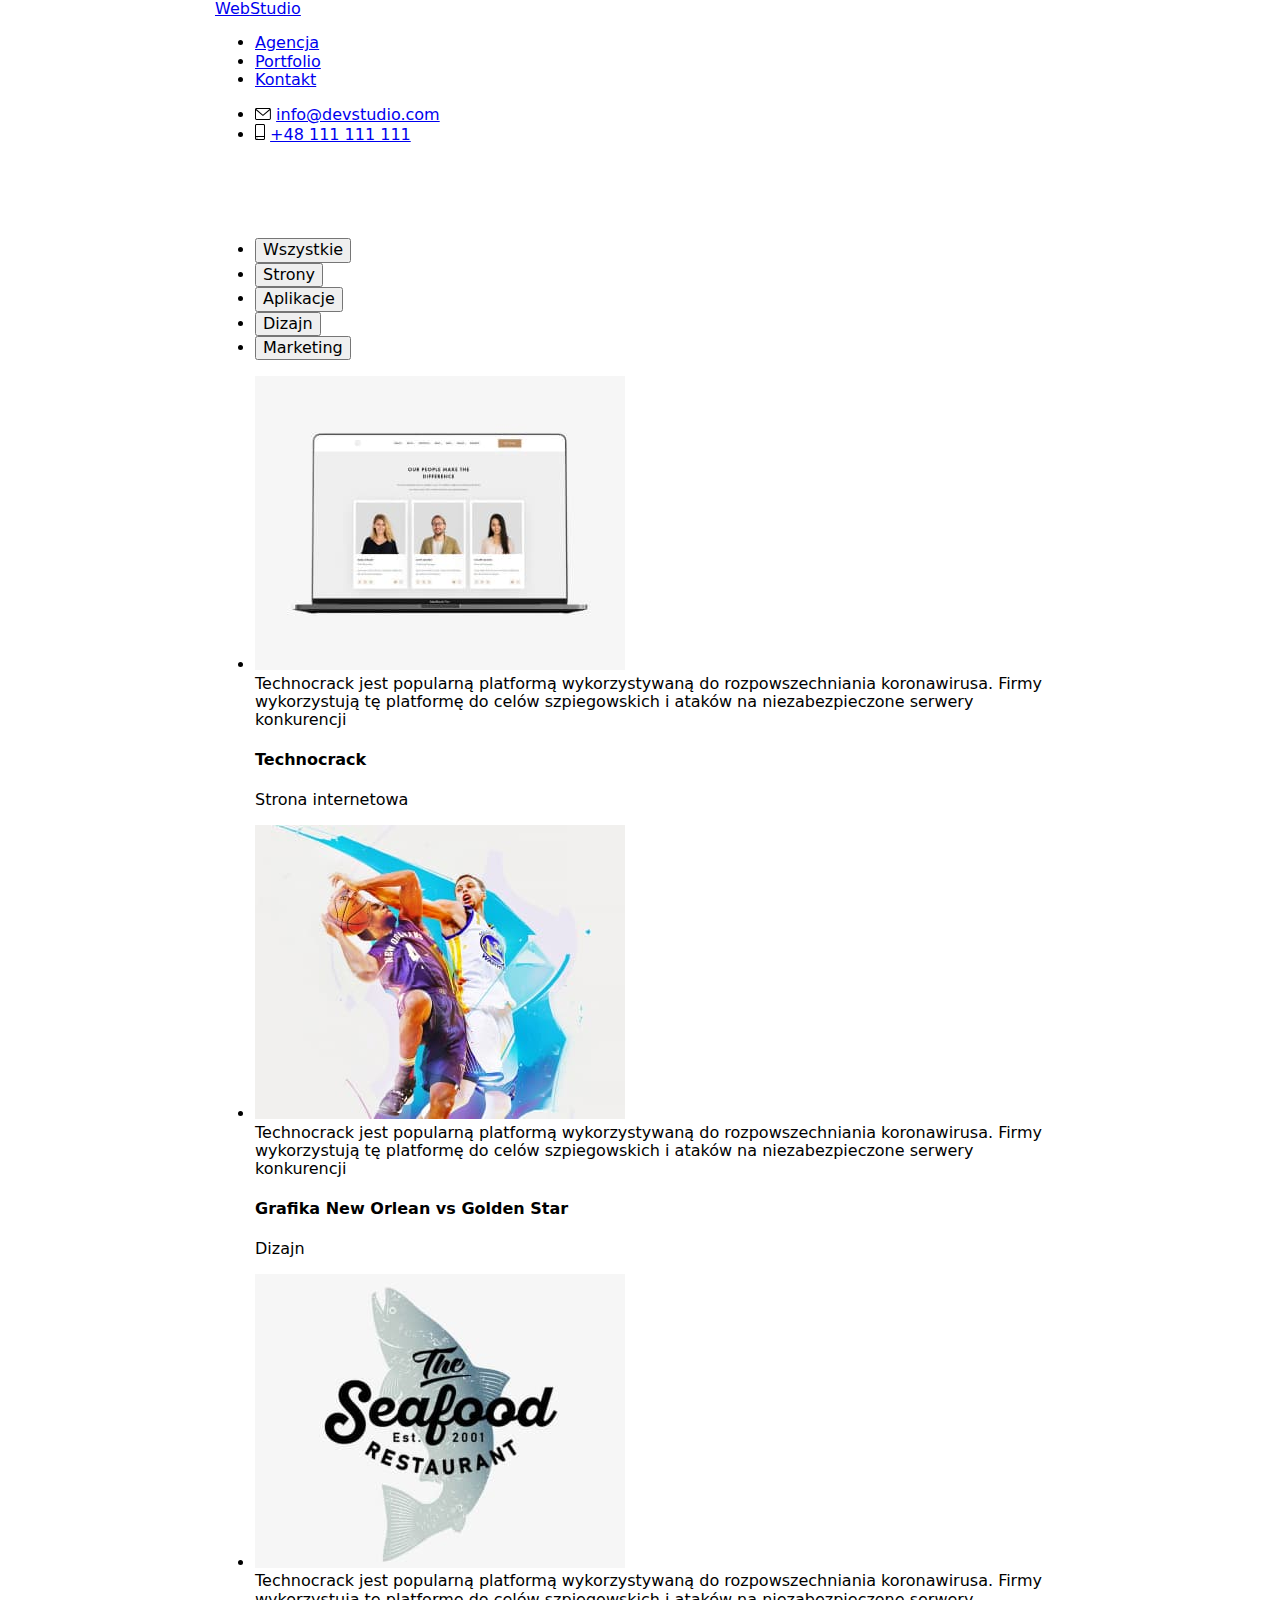
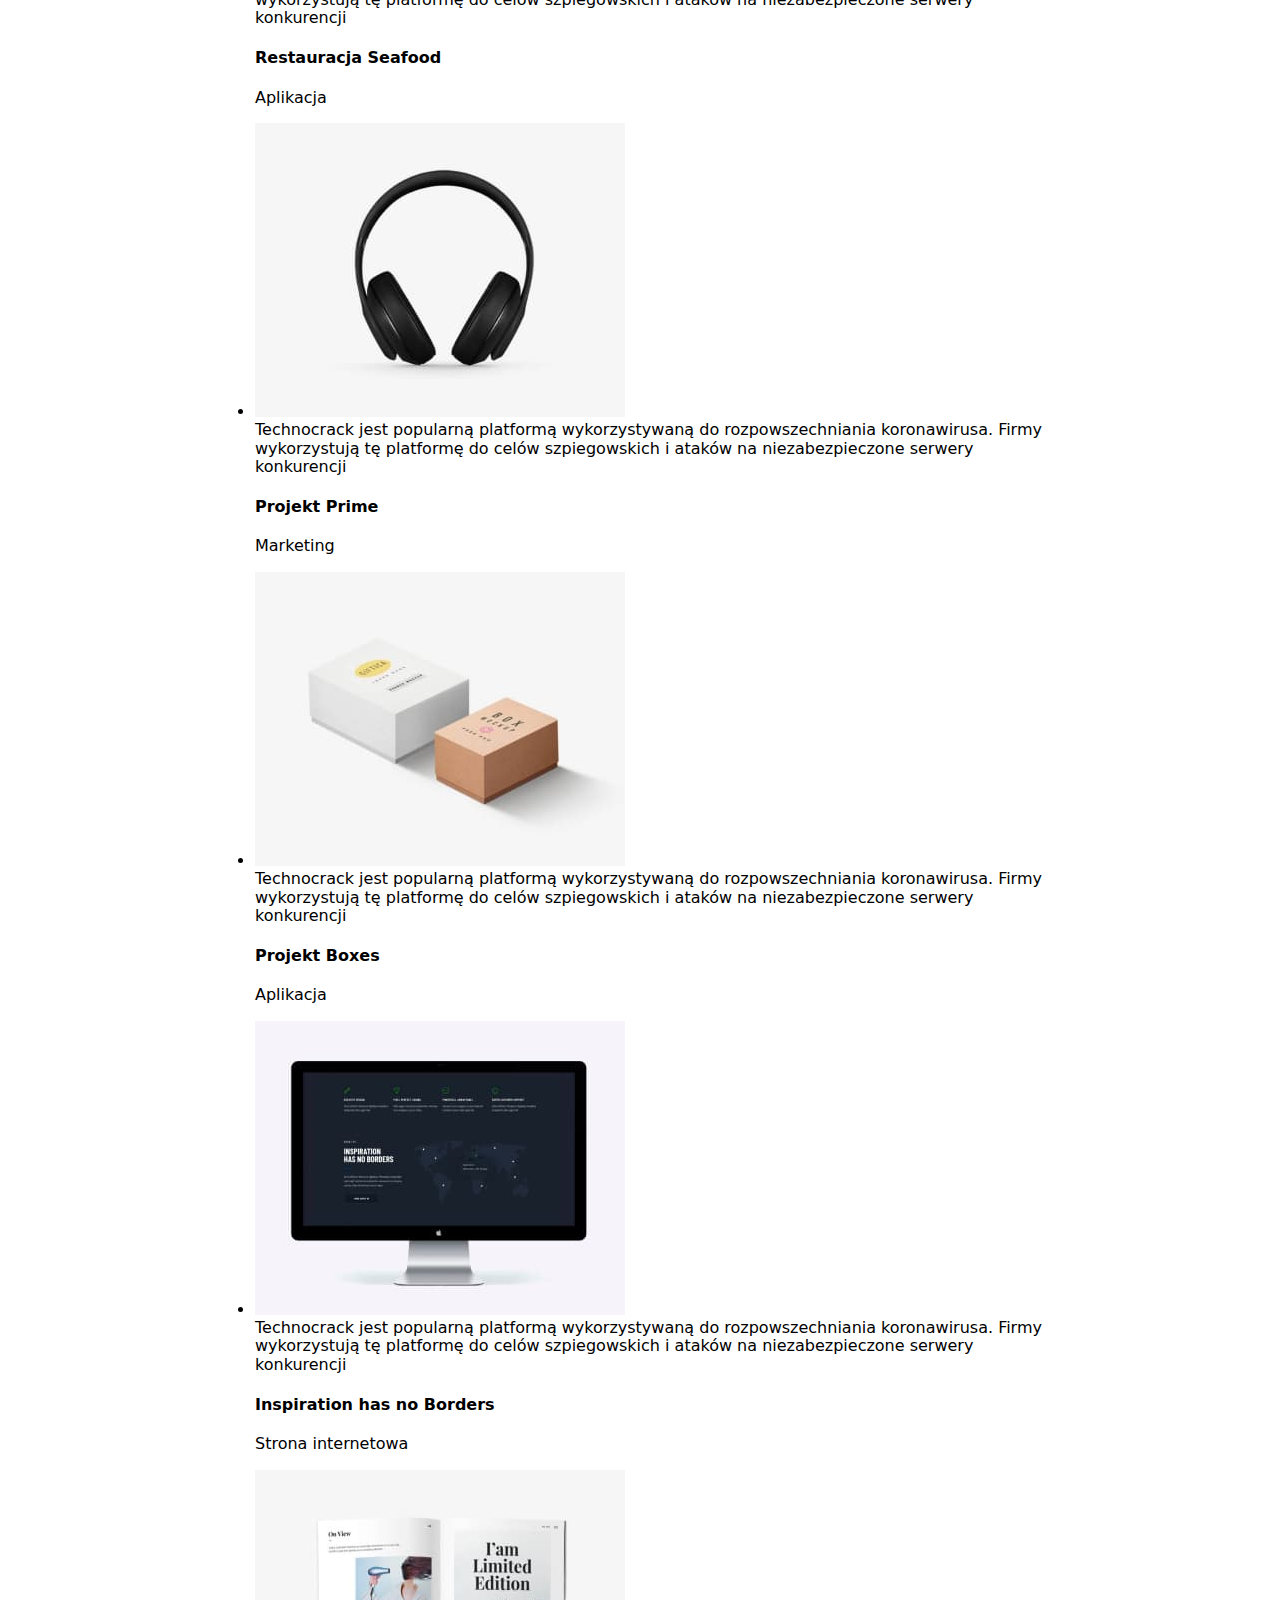
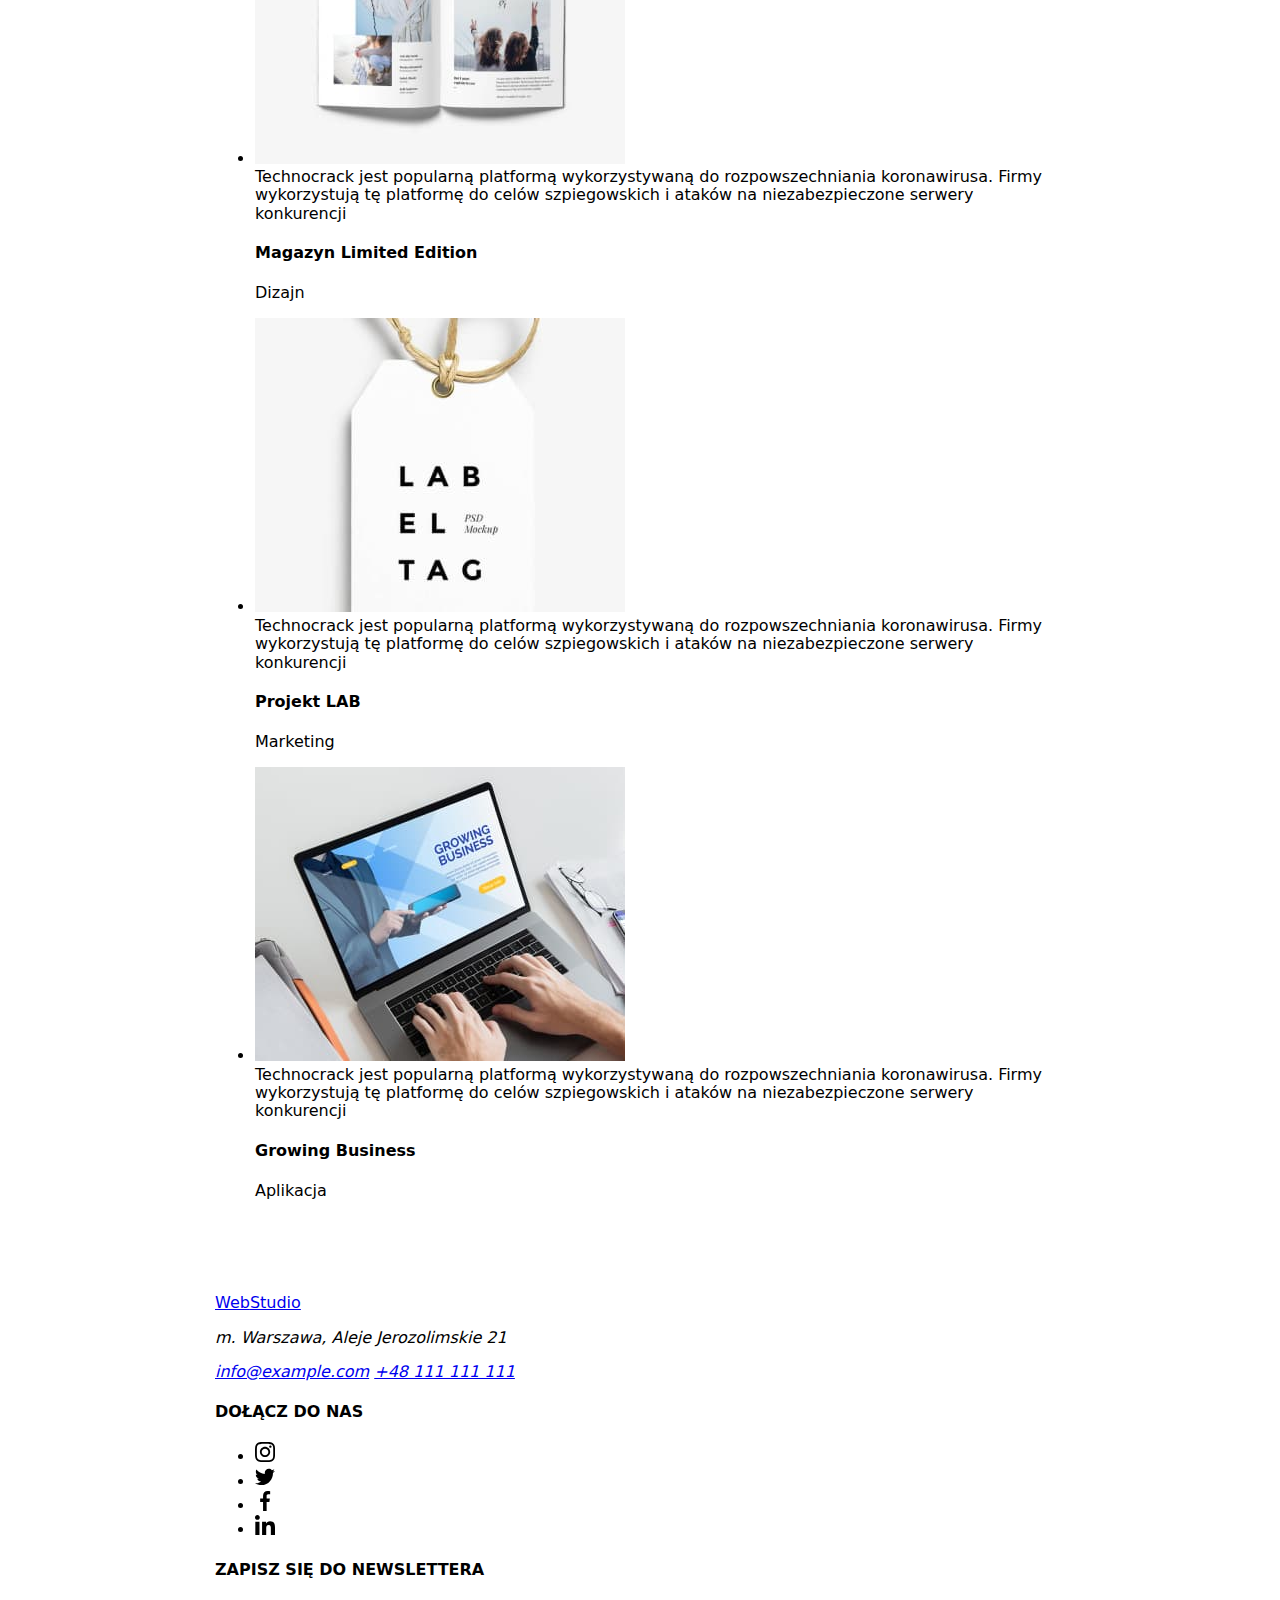
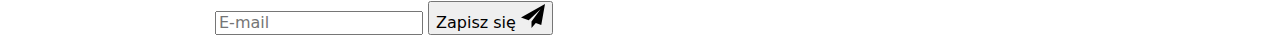
==== portfolio.html @ d210b0f8 "w procesie refraktoryzacji" ====
<!DOCTYPE html>
<html lang="en">
  <head>
    <meta charset="UTF-8" />
    <meta http-equiv="X-UA-Compatible" content="IE=edge" />
    <meta name="viewport" content="width=>, initial-scale=1.0" />
    <link rel="stylesheet" href="css/styles.css" />
    <link rel="preconnect" href="https://fonts.googleapis.com" />
    <link rel="preconnect" href="https://fonts.gstatic.com" crossorigin />
    <link
      href="https://fonts.googleapis.com/css2?family=Roboto:wght@400;500;700;900&display=swap"
      rel="stylesheet"
    />
    <link
      href="https://fonts.googleapis.com/css2?family=Raleway:wght@700&display=swap"
      rel="stylesheet"
    />
    <link
      rel="stylesheet"
      href="https://cdnjs.cloudflare.com/ajax/libs/modern-normalize/1.1.0/modern-normalize.css"
    />
    <link href="/css/main.min.css" rel="stylesheet" />

    <title>Studio</title>
  </head>
  <body>
    <header class="header container">
      <a href="index.html" class="logo"
        ><span class="logo__highlight">Web</span>Studio</a
      >
      <nav class="header__nav nav">
        <ul class="nav__list">
          <li class="nav__item">
            <a href="index.html" class="nav__links links--active">Agencja</a>
          </li>
          <li class="nav__item">
            <a href="portfolio.html" class="nav__links">Portfolio</a>
          </li>
          <li class="nav__item">
            <a href="#" class="nav__links">Kontakt</a>
          </li>
        </ul>
      </nav>
      <ul class="header__contacts contacts">
        <li class="contacts__item">
          <svg class="contacts__icon" width="16" height="12">
            <use href="./images/icons.svg#envelope"></use>
          </svg>
          <a href="mailto:info@devstudio.com">info@devstudio.com</a>
        </li>
        <li class="contacts__item">
          <svg class="contacts__icon" width="10" height="16">
            <use href="./images/icons.svg#smartphone"></use>
          </svg>
          <a href="tel:+48111111111">+48 111 111 111</a>
        </li>
      </ul>
    </header>
    <main>
      <section class="gallery section container">
        <ul class="gallery__nav filter">
          <li class="filter__item">
            <button class="filter__button button--portfolio">Wszystkie</button>
          </li>
          <li class="filter__item">
            <button class="filter__button button--portfolio">Strony</button>
          </li>
          <li class="filter__item">
            <button class="filter__button button--portfolio">Aplikacje</button>
          </li>
          <li class="filter__item">
            <button class="filter__button button--portfolio">Dizajn</button>
          </li>
          <li class="filter__item">
            <button class="filter__button button--portfolio">Marketing</button>
          </li>
        </ul>
        <ul class="gallery__list">
          <li class="gallery__item">
            <div class="gallery__contents">
              <img
                class="gallery__image"
                src="images/laptop(1).jpg"
                width="370"
                height="294"
                alt="zdjęcie laptopa"
              />
              <div class="gallery__desc">
                Technocrack jest popularną platformą wykorzystywaną do
                rozpowszechniania koronawirusa. Firmy wykorzystują tę platformę
                do celów szpiegowskich i ataków na niezabezpieczone serwery
                konkurencji
              </div>
            </div>
            <h4 class="gallery__caption">Technocrack</h4>
            <p class="gallery__subtext">Strona internetowa</p>
          </li>
          <li class="gallery__item">
            <div class="gallery__contents">
              <img
                class="gallery__image"
                src="images/basket(2).jpg"
                width="370"
                height="294"
                alt="zdjęcie koszykarza"
              />
              <div class="gallery__desc">
                Technocrack jest popularną platformą wykorzystywaną do
                rozpowszechniania koronawirusa. Firmy wykorzystują tę platformę
                do celów szpiegowskich i ataków na niezabezpieczone serwery
                konkurencji
              </div>
            </div>
            <h4 class="gallery__caption">Grafika New Orlean vs Golden Star</h4>
            <p class="gallery__subtext">Dizajn</p>
          </li>
          <li class="gallery__item">
            <div class="gallery__contents">
              <img
                class="gallery__image"
                src="images/seafood(3).jpg"
                width="370"
                height="294"
                alt="zdjęcie loga seafood"
              />
              <div class="gallery__desc">
                Technocrack jest popularną platformą wykorzystywaną do
                rozpowszechniania koronawirusa. Firmy wykorzystują tę platformę
                do celów szpiegowskich i ataków na niezabezpieczone serwery
                konkurencji
              </div>
            </div>
            <h4 class="gallery__caption">Restauracja Seafood</h4>
            <p class="gallery__subtext">Aplikacja</p>
          </li>
          <li class="gallery__item">
            <div class="gallery__contents">
              <img
                class="gallery__image"
                src="images/headphones(4).jpg"
                width="370"
                height="294"
                alt="zdjęcie słuchawek"
              />
              <div class="gallery__desc">
                Technocrack jest popularną platformą wykorzystywaną do
                rozpowszechniania koronawirusa. Firmy wykorzystują tę platformę
                do celów szpiegowskich i ataków na niezabezpieczone serwery
                konkurencji
              </div>
            </div>
            <h4 class="gallery__caption">Projekt Prime</h4>
            <p class="gallery__subtext">Marketing</p>
          </li>
          <li class="gallery__item">
            <div class="gallery__contents">
              <img
                class="gallery__image"
                src="images/boxes(5).jpg"
                width="370"
                height="294"
                alt="zdjęcie pudełek"
              />
              <div class="gallery__desc">
                Technocrack jest popularną platformą wykorzystywaną do
                rozpowszechniania koronawirusa. Firmy wykorzystują tę platformę
                do celów szpiegowskich i ataków na niezabezpieczone serwery
                konkurencji
              </div>
            </div>
            <h4 class="gallery__caption">Projekt Boxes</h4>
            <p class="gallery__subtext">Aplikacja</p>
          </li>
          <li class="gallery__item">
            <div class="gallery__contents">
              <img
                class="gallery__image"
                src="images/screen(6).jpg"
                width="370"
                height="294"
                alt="zdjęcie ekranu komputera"
              />
              <div class="gallery__desc">
                Technocrack jest popularną platformą wykorzystywaną do
                rozpowszechniania koronawirusa. Firmy wykorzystują tę platformę
                do celów szpiegowskich i ataków na niezabezpieczone serwery
                konkurencji
              </div>
            </div>
            <h4 class="gallery__caption">Inspiration has no Borders</h4>
            <p class="gallery__subtext">Strona internetowa</p>
          </li>
          <li class="gallery__item">
            <div class="gallery__contents">
              <img
                class="gallery__image"
                src="images/book(7).jpg"
                width="370"
                height="294"
                alt="zdjęcie otwartej książki"
              />
              <div class="gallery__desc">
                Technocrack jest popularną platformą wykorzystywaną do
                rozpowszechniania koronawirusa. Firmy wykorzystują tę platformę
                do celów szpiegowskich i ataków na niezabezpieczone serwery
                konkurencji
              </div>
            </div>
            <h4 class="gallery__caption">Magazyn Limited Edition</h4>
            <p class="gallery__subtext">Dizajn</p>
          </li>
          <li class="gallery__item">
            <div class="gallery__contents">
              <img
                class="gallery__image"
                src="images/tag(8).jpg"
                width="370"
                height="294"
                alt="zdjęcie metki"
              />
              <div class="gallery__desc">
                Technocrack jest popularną platformą wykorzystywaną do
                rozpowszechniania koronawirusa. Firmy wykorzystują tę platformę
                do celów szpiegowskich i ataków na niezabezpieczone serwery
                konkurencji
              </div>
            </div>
            <h4 class="gallery__caption">Projekt LAB</h4>
            <p class="gallery__subtext">Marketing</p>
          </li>
          <li class="gallery__item">
            <div class="gallery__contents">
              <img
                class="gallery__image"
                src="images/business(9).jpg"
                width="370"
                height="294"
                alt="zdjęcie otwartego laptopa"
              />
              <div class="gallery__desc">
                Technocrack jest popularną platformą wykorzystywaną do
                rozpowszechniania koronawirusa. Firmy wykorzystują tę platformę
                do celów szpiegowskich i ataków na niezabezpieczone serwery
                konkurencji
              </div>
            </div>
            <h4 class="gallery__caption">Growing Business</h4>
            <p class="gallery__subtext">Aplikacja</p>
          </li>
        </ul>
      </section>
    </main>
    <footer class="footer">
      <div class="container">
        <div class="footer__contact">
          <a href="index.html" class="footer__logo logo">
            <span class="logo__highlight">Web</span>Studio</a
          >
          <address class="footer__address address">
            <p class="address__headquarters">
              m. Warszawa, Aleje Jerozolimskie 21
            </p>
            <a
              href="mailto:info@devstudio.com"
              class="address__mail contacts--footer"
              >info@example.com</a
            >
            <a href="tel:+48111111111" class="address__tel contacts--footer"
              >+48 111 111 111</a
            >
          </address>
        </div>
        <div class="footer__media social-media">
          <h4 class="footer__title">DOŁĄCZ DO NAS</h4>
          <ul class="social-media__list">
            <li class="social-media__item--footer">
              <svg class="social-media__svg" width="20" height="20">
                <use href="./images/icons.svg#instagram"></use>
              </svg>
            </li>
            <li class="social-media__item--footer">
              <svg class="social-media__svg" width="20" height="20">
                <use href="./images/icons.svg#twitter"></use>
              </svg>
            </li>
            <li class="social-media__item--footer">
              <svg class="social-media__svg" width="20" height="20">
                <use href="./images/icons.svg#facebook"></use>
              </svg>
            </li>
            <li class="social-media__item--footer">
              <svg class="social-media__svg" width="20" height="20">
                <use href="./images/icons.svg#linkedin"></use>
              </svg>
            </li>
          </ul>
        </div>
        <div class="footer__register">
          <h4 class="footer__title">ZAPISZ SIĘ DO NEWSLETTERA</h4>
          <form class="footer__form form-register">
            <input
              type="email"
              name="mail-newsletter"
              class="form-register__input"
              placeholder="E-mail"
            />
            <button class="form-register__send button">
              <span class="button__caption">Zapisz się</span>
              <svg class="button__icon" width="24" height="24">
                <use href="./images/icons.svg#icon-send"></use>
              </svg>
            </button>
          </form>
        </div>
      </div>
    </footer>
  </body>
</html>
---- css/main.min.css ----
.container{margin-left:215px;margin-right:215px}.section{margin-top:94px;margin-bottom:94px}/*# sourceMappingURL=main.min.css.map */
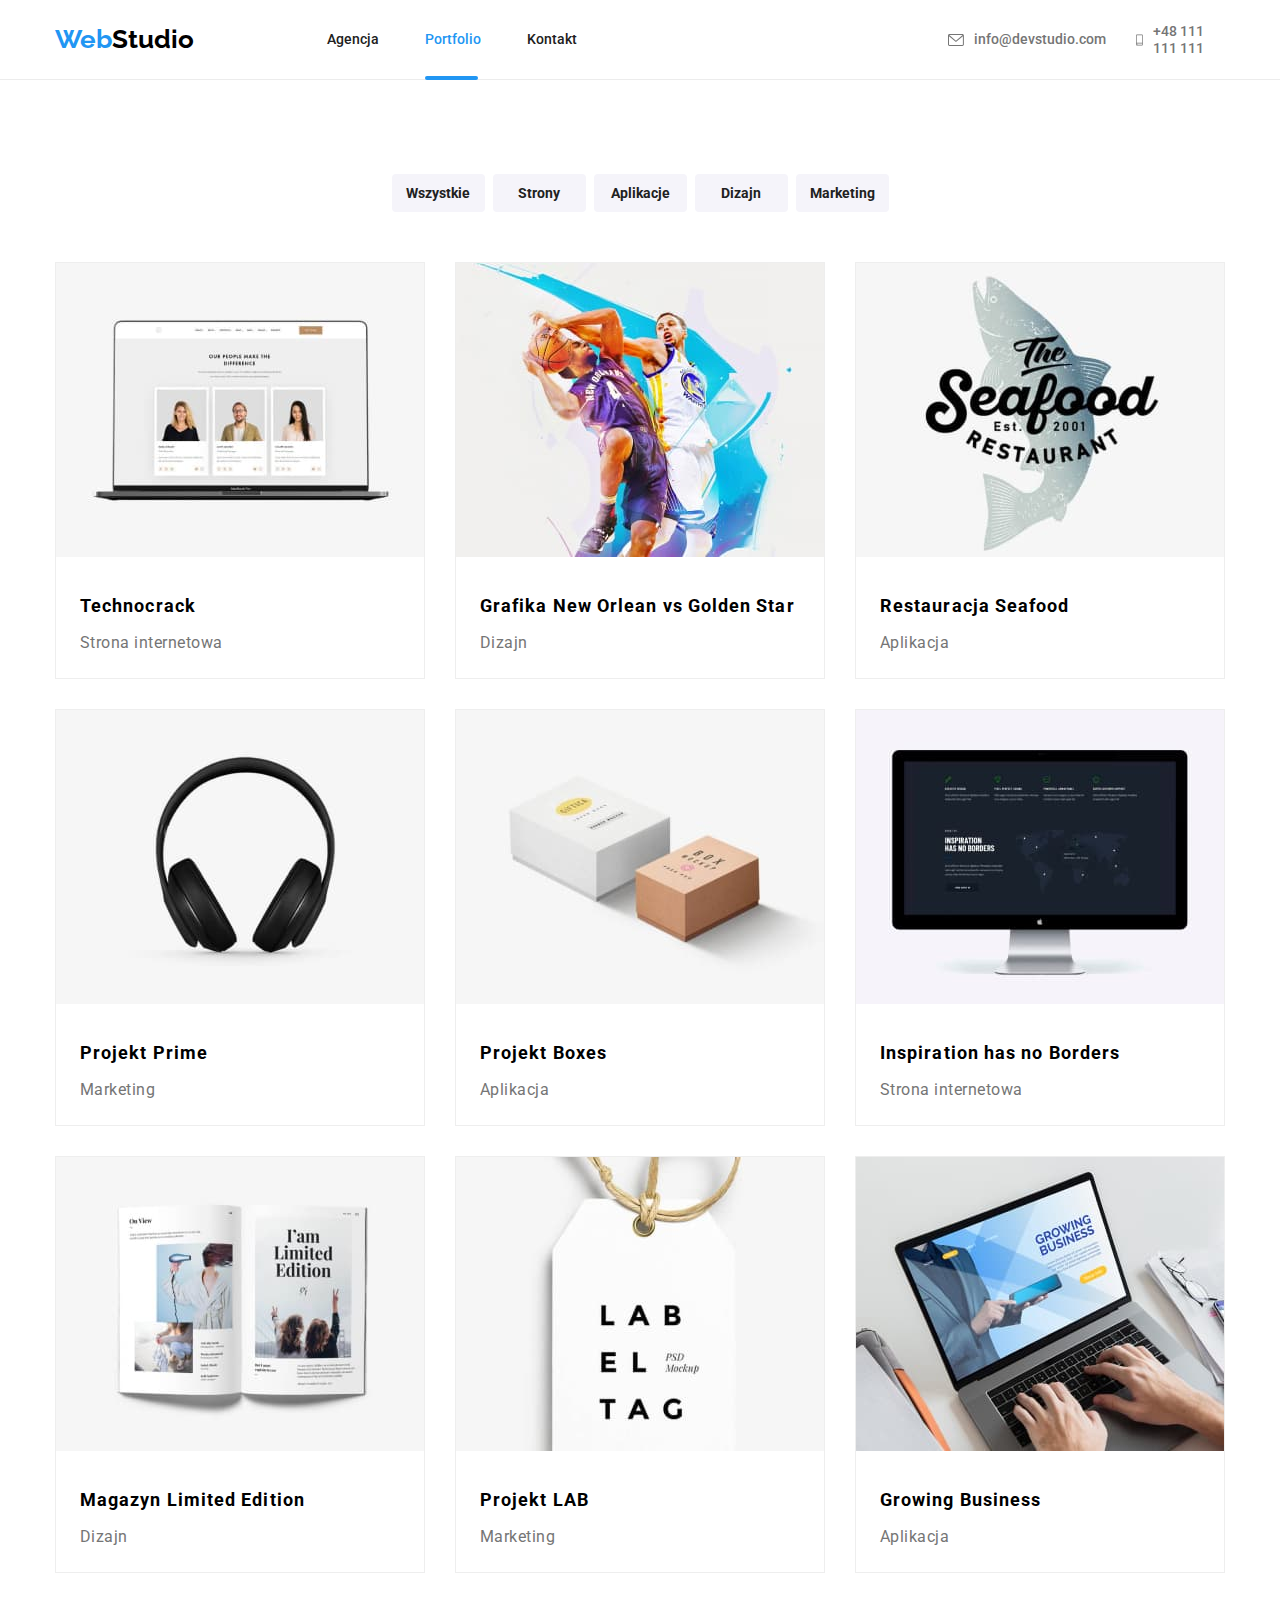
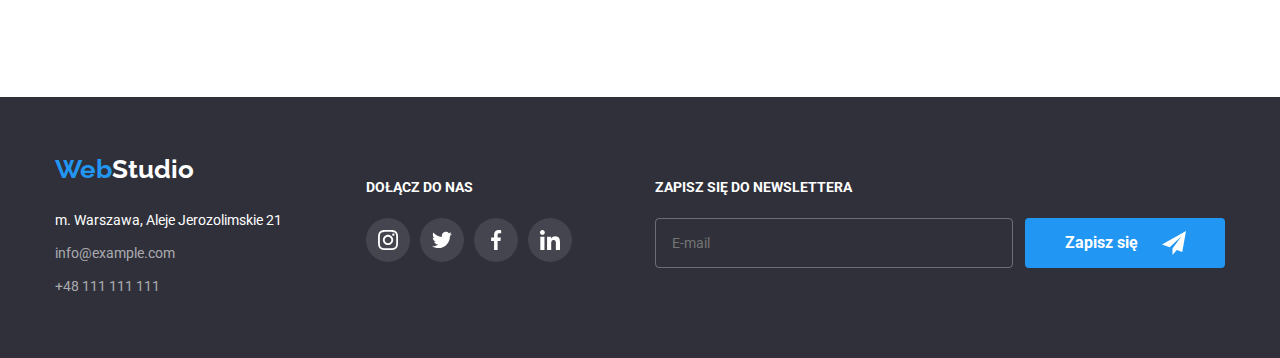
==== commit d96ed37b: "poprawka błędu" ====
--- a/portfolio.html
+++ b/portfolio.html
@@ -19,60 +19,68 @@
       rel="stylesheet"
       href="https://cdnjs.cloudflare.com/ajax/libs/modern-normalize/1.1.0/modern-normalize.css"
     />
-    <link href="/css/main.min.css" rel="stylesheet" />
+    <link href="css/main.min.css" rel="stylesheet" />
 
     <title>Studio</title>
   </head>
   <body>
-    <header class="header container">
-      <a href="index.html" class="logo"
-        ><span class="logo__highlight">Web</span>Studio</a
-      >
-      <nav class="header__nav nav">
-        <ul class="nav__list">
-          <li class="nav__item">
-            <a href="index.html" class="nav__links links--active">Agencja</a>
-          </li>
-          <li class="nav__item">
-            <a href="portfolio.html" class="nav__links">Portfolio</a>
-          </li>
-          <li class="nav__item">
-            <a href="#" class="nav__links">Kontakt</a>
+    <header class="header">
+      <div class="header__wrapper container">
+        <a href="index.html" class="logo"
+          ><span class="logo__highlight">Web</span>Studio</a
+        >
+        <nav class="header__nav nav">
+          <ul class="nav__list">
+            <li class="nav__item">
+              <a href="index.html" class="nav__links">Agencja</a>
+            </li>
+            <li class="nav__item">
+              <a href="portfolio.html" class="nav__links links--active"
+                >Portfolio</a
+              >
+            </li>
+            <li class="nav__item">
+              <a href="#" class="nav__links">Kontakt</a>
+            </li>
+          </ul>
+        </nav>
+        <ul class="header__contacts contacts">
+          <li class="contacts__item">
+            <a class="contacts__link" href="mailto:info@devstudio.com"
+              ><svg class="contacts__icon" width="16" height="12">
+                <use href="./images/icons.svg#envelope"></use>
+              </svg>
+              <span>info@devstudio.com</span>
+            </a>
+          </li>
+          <li class="contacts__item">
+            <a class="contacts__link" href="tel:+48111111111">
+              <svg class="contacts__icon" width="10" height="16">
+                <use href="./images/icons.svg#smartphone"></use>
+              </svg>
+              <span>+48 111 111 111</span>
+            </a>
           </li>
         </ul>
-      </nav>
-      <ul class="header__contacts contacts">
-        <li class="contacts__item">
-          <svg class="contacts__icon" width="16" height="12">
-            <use href="./images/icons.svg#envelope"></use>
-          </svg>
-          <a href="mailto:info@devstudio.com">info@devstudio.com</a>
-        </li>
-        <li class="contacts__item">
-          <svg class="contacts__icon" width="10" height="16">
-            <use href="./images/icons.svg#smartphone"></use>
-          </svg>
-          <a href="tel:+48111111111">+48 111 111 111</a>
-        </li>
-      </ul>
+      </div>
     </header>
     <main>
       <section class="gallery section container">
         <ul class="gallery__nav filter">
           <li class="filter__item">
-            <button class="filter__button button--portfolio">Wszystkie</button>
-          </li>
-          <li class="filter__item">
-            <button class="filter__button button--portfolio">Strony</button>
-          </li>
-          <li class="filter__item">
-            <button class="filter__button button--portfolio">Aplikacje</button>
-          </li>
-          <li class="filter__item">
-            <button class="filter__button button--portfolio">Dizajn</button>
-          </li>
-          <li class="filter__item">
-            <button class="filter__button button--portfolio">Marketing</button>
+            <button class="button button--portfolio">Wszystkie</button>
+          </li>
+          <li class="filter__item">
+            <button class="button button--portfolio">Strony</button>
+          </li>
+          <li class="filter__item">
+            <button class="button button--portfolio">Aplikacje</button>
+          </li>
+          <li class="filter__item">
+            <button class="button button--portfolio">Dizajn</button>
+          </li>
+          <li class="filter__item">
+            <button class="button button--portfolio">Marketing</button>
           </li>
         </ul>
         <ul class="gallery__list">
@@ -251,7 +259,7 @@
       </section>
     </main>
     <footer class="footer">
-      <div class="container">
+      <div class="footer__wrapper container">
         <div class="footer__contact">
           <a href="index.html" class="footer__logo logo">
             <span class="logo__highlight">Web</span>Studio</a
@@ -262,33 +270,33 @@
             </p>
             <a
               href="mailto:info@devstudio.com"
-              class="address__mail contacts--footer"
+              class="contacts contacts--footer"
               >info@example.com</a
             >
-            <a href="tel:+48111111111" class="address__tel contacts--footer"
+            <a href="tel:+48111111111" class="contacts contacts--footer"
               >+48 111 111 111</a
             >
           </address>
         </div>
-        <div class="footer__media social-media">
+        <div class="footer__media">
           <h4 class="footer__title">DOŁĄCZ DO NAS</h4>
-          <ul class="social-media__list">
-            <li class="social-media__item--footer">
+          <ul class="social-media__list social-media">
+            <li class="social-media__item social-media__item--footer">
               <svg class="social-media__svg" width="20" height="20">
                 <use href="./images/icons.svg#instagram"></use>
               </svg>
             </li>
-            <li class="social-media__item--footer">
+            <li class="social-media__item social-media__item--footer">
               <svg class="social-media__svg" width="20" height="20">
                 <use href="./images/icons.svg#twitter"></use>
               </svg>
             </li>
-            <li class="social-media__item--footer">
+            <li class="social-media__item social-media__item--footer">
               <svg class="social-media__svg" width="20" height="20">
                 <use href="./images/icons.svg#facebook"></use>
               </svg>
             </li>
-            <li class="social-media__item--footer">
+            <li class="social-media__item social-media__item--footer">
               <svg class="social-media__svg" width="20" height="20">
                 <use href="./images/icons.svg#linkedin"></use>
               </svg>
--- a/css/main.min.css
+++ b/css/main.min.css
@@ -1 +1 @@
-.container{margin-left:215px;margin-right:215px}.section{margin-top:94px;margin-bottom:94px}/*# sourceMappingURL=main.min.css.map */+.container{margin:0 auto;max-width:1200px;padding:0 15px}.section{margin-top:94px;margin-bottom:94px}.section__title{font-weight:700;font-size:36px;display:-webkit-box;display:-webkit-flex;display:-moz-box;display:-ms-flexbox;display:flex;-webkit-box-pack:center;-webkit-justify-content:center;-moz-box-pack:center;-ms-flex-pack:center;justify-content:center;margin-bottom:50px}body{font-family:"Roboto";font-size:14px;line-height:24px}.button{color:#fff;background-color:#2196f3;-webkit-border-radius:4px;-moz-border-radius:4px;border-radius:4px;border:none;font-weight:700;-webkit-transition-duration:250ms;-moz-transition-duration:250ms;-o-transition-duration:250ms;transition-duration:250ms;-webkit-transition-timing-function:cubic-bezier(0.4, 0, 0.2, 1);-moz-transition-timing-function:cubic-bezier(0.4, 0, 0.2, 1);-o-transition-timing-function:cubic-bezier(0.4, 0, 0.2, 1);transition-timing-function:cubic-bezier(0.4, 0, 0.2, 1)}.button:hover{cursor:pointer;-webkit-box-shadow:0px 5px 5px 0px rgba(0,0,0,.499);-moz-box-shadow:0px 5px 5px 0px rgba(0,0,0,.499);box-shadow:0px 5px 5px 0px rgba(0,0,0,.499)}.social-media{display:-webkit-box;display:-webkit-flex;display:-moz-box;display:-ms-flexbox;display:flex;-webkit-box-orient:horizontal;-webkit-box-direction:normal;-webkit-flex-direction:row;-moz-box-orient:horizontal;-moz-box-direction:normal;-ms-flex-direction:row;flex-direction:row;gap:10px;-webkit-box-pack:center;-webkit-justify-content:center;-moz-box-pack:center;-ms-flex-pack:center;justify-content:center;padding:0}.social-media__item{width:44px;height:44px;list-style:none;display:-webkit-box;display:-webkit-flex;display:-moz-box;display:-ms-flexbox;display:flex;-webkit-box-pack:center;-webkit-justify-content:center;-moz-box-pack:center;-ms-flex-pack:center;justify-content:center;-webkit-box-align:center;-webkit-align-items:center;-moz-box-align:center;-ms-flex-align:center;align-items:center;-webkit-border-radius:100%;-moz-border-radius:100%;border-radius:100%;fill:#afb1b8;-webkit-transition-duration:250ms;-moz-transition-duration:250ms;-o-transition-duration:250ms;transition-duration:250ms;-webkit-transition-timing-function:cubic-bezier(0.4, 0, 0.2, 1);-moz-transition-timing-function:cubic-bezier(0.4, 0, 0.2, 1);-o-transition-timing-function:cubic-bezier(0.4, 0, 0.2, 1);transition-timing-function:cubic-bezier(0.4, 0, 0.2, 1)}.social-media__item:hover{background-color:#2196f3;-webkit-border-radius:100%;-moz-border-radius:100%;border-radius:100%;fill:#fff;cursor:pointer}.logo{width:145px;height:31px;font-family:"Raleway";font-weight:700;font-size:26px;color:#000;text-decoration:none;-webkit-transition-duration:250ms;-moz-transition-duration:250ms;-o-transition-duration:250ms;transition-duration:250ms;-webkit-transition-timing-function:cubic-bezier(0.4, 0, 0.2, 1);-moz-transition-timing-function:cubic-bezier(0.4, 0, 0.2, 1);-o-transition-timing-function:cubic-bezier(0.4, 0, 0.2, 1);transition-timing-function:cubic-bezier(0.4, 0, 0.2, 1)}.logo__highlight{color:#2196f3}.logo:hover{color:#2196f3}.footer__logo{color:#fff}.header{border-bottom:1px solid #ececec;padding-top:24px;padding-bottom:24px;height:80px;width:100%;height:80px;line-height:1.17;font-weight:500;font-size:14px;font-family:"Roboto";display:-webkit-box;display:-webkit-flex;display:-moz-box;display:-ms-flexbox;display:flex;-webkit-box-align:center;-webkit-align-items:center;-moz-box-align:center;-ms-flex-align:center;align-items:center}.header__wrapper{display:-webkit-box;display:-webkit-flex;display:-moz-box;display:-ms-flexbox;display:flex;-webkit-box-pack:justify;-webkit-justify-content:space-between;-moz-box-pack:justify;-ms-flex-pack:justify;justify-content:space-between;-webkit-box-align:center;-webkit-align-items:center;-moz-box-align:center;-ms-flex-align:center;align-items:center}.header__nav{display:-webkit-box;display:-webkit-flex;display:-moz-box;display:-ms-flexbox;display:flex;-webkit-box-orient:horizontal;-webkit-box-direction:normal;-webkit-flex-direction:row;-moz-box-orient:horizontal;-moz-box-direction:normal;-ms-flex-direction:row;flex-direction:row;-webkit-box-align:center;-webkit-align-items:center;-moz-box-align:center;-ms-flex-align:center;align-items:center;margin-left:93px;margin-right:371px}.header__contacts{padding:0;margin:0;list-style:none;display:-webkit-box;display:-webkit-flex;display:-moz-box;display:-ms-flexbox;display:flex;-webkit-box-orient:horizontal;-webkit-box-direction:normal;-webkit-flex-direction:row;-moz-box-orient:horizontal;-moz-box-direction:normal;-ms-flex-direction:row;flex-direction:row;-webkit-box-pack:justify;-webkit-justify-content:space-between;-moz-box-pack:justify;-ms-flex-pack:justify;justify-content:space-between;-webkit-box-align:center;-webkit-align-items:center;-moz-box-align:center;-ms-flex-align:center;align-items:center;gap:30px;-webkit-flex-wrap:nowrap;-ms-flex-wrap:nowrap;flex-wrap:nowrap;fill:#757575;color:#757575;text-decoration:none}.nav__list{display:-webkit-box;display:-webkit-flex;display:-moz-box;display:-ms-flexbox;display:flex;-webkit-box-orient:horizontal;-webkit-box-direction:normal;-webkit-flex-direction:row;-moz-box-orient:horizontal;-moz-box-direction:normal;-ms-flex-direction:row;flex-direction:row;-webkit-box-pack:justify;-webkit-justify-content:space-between;-moz-box-pack:justify;-ms-flex-pack:justify;justify-content:space-between;gap:46px;list-style:none}.nav__links{color:#212121;text-decoration:none;-webkit-transition-duration:250ms;-moz-transition-duration:250ms;-o-transition-duration:250ms;transition-duration:250ms;-webkit-transition-timing-function:cubic-bezier(0.4, 0, 0.2, 1);-moz-transition-timing-function:cubic-bezier(0.4, 0, 0.2, 1);-o-transition-timing-function:cubic-bezier(0.4, 0, 0.2, 1);transition-timing-function:cubic-bezier(0.4, 0, 0.2, 1)}.nav__links:hover{color:#2196f3}.links--active{color:#2196f3;position:relative}.links--active::after{content:"";position:absolute;display:block;-webkit-border-radius:2px;-moz-border-radius:2px;border-radius:2px;left:0;top:45px;width:53px;height:4px;background:#2196f3}.contacts{margin:0;padding:0;color:#757575;font-size:14px;-webkit-transition-duration:250ms;-moz-transition-duration:250ms;-o-transition-duration:250ms;transition-duration:250ms;-webkit-transition-timing-function:cubic-bezier(0.4, 0, 0.2, 1);-moz-transition-timing-function:cubic-bezier(0.4, 0, 0.2, 1);-o-transition-timing-function:cubic-bezier(0.4, 0, 0.2, 1);transition-timing-function:cubic-bezier(0.4, 0, 0.2, 1)}.contacts:hover{color:#2196f3}.contacts__item{color:#757575}.contacts__item a{text-decoration:none;color:#757575}.contacts__link{display:-webkit-box;display:-webkit-flex;display:-moz-box;display:-ms-flexbox;display:flex;-webkit-box-orient:horizontal;-webkit-box-direction:normal;-webkit-flex-direction:row;-moz-box-orient:horizontal;-moz-box-direction:normal;-ms-flex-direction:row;flex-direction:row;-webkit-box-pack:justify;-webkit-justify-content:space-between;-moz-box-pack:justify;-ms-flex-pack:justify;justify-content:space-between;-webkit-box-align:center;-webkit-align-items:center;-moz-box-align:center;-ms-flex-align:center;align-items:center;gap:10px;-webkit-flex-wrap:nowrap;-ms-flex-wrap:nowrap;flex-wrap:nowrap;text-decoration:none;-webkit-transition-duration:250ms;-moz-transition-duration:250ms;-o-transition-duration:250ms;transition-duration:250ms;-webkit-transition-timing-function:cubic-bezier(0.4, 0, 0.2, 1);-moz-transition-timing-function:cubic-bezier(0.4, 0, 0.2, 1);-o-transition-timing-function:cubic-bezier(0.4, 0, 0.2, 1);transition-timing-function:cubic-bezier(0.4, 0, 0.2, 1)}.contacts:hover .contacts__link:hover{color:#2196f3;fill:#2196f3}.hero{height:600px;display:-webkit-box;display:-webkit-flex;display:-moz-box;display:-ms-flexbox;display:flex;-webkit-box-pack:center;-webkit-justify-content:center;-moz-box-pack:center;-ms-flex-pack:center;justify-content:center;-webkit-box-align:center;-webkit-align-items:center;-moz-box-align:center;-ms-flex-align:center;align-items:center;margin-top:0;background-image:url(../images/main-background.jpg),url(../images/ImgOverlay.png);-webkit-background-size:cover;-moz-background-size:cover;-o-background-size:cover;background-size:cover}.hero__wrapper{display:-webkit-box;display:-webkit-flex;display:-moz-box;display:-ms-flexbox;display:flex;-webkit-box-align:center;-webkit-align-items:center;-moz-box-align:center;-ms-flex-align:center;align-items:center;-webkit-box-orient:vertical;-webkit-box-direction:normal;-webkit-flex-direction:column;-moz-box-orient:vertical;-moz-box-direction:normal;-ms-flex-direction:column;flex-direction:column}.hero__title{font-weight:900;font-size:44px;color:#fff;text-align:center;letter-spacing:.06em;line-height:60px;margin:0}.hero__button{margin-top:30px;font-size:16px;width:200px;height:50px}.traits__content{display:-webkit-box;display:-webkit-flex;display:-moz-box;display:-ms-flexbox;display:flex;-webkit-box-orient:horizontal;-webkit-box-direction:normal;-webkit-flex-direction:row;-moz-box-orient:horizontal;-moz-box-direction:normal;-ms-flex-direction:row;flex-direction:row;-webkit-box-pack:justify;-webkit-justify-content:space-between;-moz-box-pack:justify;-ms-flex-pack:justify;justify-content:space-between;gap:30px;margin:0}.desc{padding:0}.desc__element{list-style:none}.desc__icon-area{background-color:#f5f4fa;display:-webkit-box;display:-webkit-flex;display:-moz-box;display:-ms-flexbox;display:flex;-webkit-box-pack:center;-webkit-justify-content:center;-moz-box-pack:center;-ms-flex-pack:center;justify-content:center;-webkit-box-align:center;-webkit-align-items:center;-moz-box-align:center;-ms-flex-align:center;align-items:center;width:270px;height:120px;padding:0}.desc__title{color:#212121;font-weight:700}.desc__text{color:#757575;text-align:justify;font-weight:400;letter-spacing:.03em}.offers__list{display:-webkit-box;display:-webkit-flex;display:-moz-box;display:-ms-flexbox;display:flex;-webkit-box-orient:horizontal;-webkit-box-direction:normal;-webkit-flex-direction:row;-moz-box-orient:horizontal;-moz-box-direction:normal;-ms-flex-direction:row;flex-direction:row;gap:30px;-webkit-box-pack:justify;-webkit-justify-content:space-between;-moz-box-pack:justify;-ms-flex-pack:justify;justify-content:space-between;padding:0}.offers__item{list-style:none}.ofrs-img{position:relative;height:294px}.ofrs-img__wrapper{position:absolute;bottom:0px;background-color:rgba(47,48,58,.8);width:100%;padding-top:27px;padding-bottom:27px;color:#fff;text-align:center}.ofrs-img__desc{margin:0;font-weight:700}.team{background-color:#f5f4fa;padding-top:94px;padding-bottom:94px}.team__employees{display:-webkit-box;display:-webkit-flex;display:-moz-box;display:-ms-flexbox;display:flex;-webkit-box-orient:horizontal;-webkit-box-direction:normal;-webkit-flex-direction:row;-moz-box-orient:horizontal;-moz-box-direction:normal;-ms-flex-direction:row;flex-direction:row;-webkit-box-pack:justify;-webkit-justify-content:space-between;-moz-box-pack:justify;-ms-flex-pack:justify;justify-content:space-between;gap:30px;padding:0}.profile{background-color:#fff;list-style:none;-webkit-border-radius:5px;-moz-border-radius:5px;border-radius:5px;-webkit-box-shadow:0px 2px 1px 0px rgba(0,0,0,.2);-moz-box-shadow:0px 2px 1px 0px rgba(0,0,0,.2);box-shadow:0px 2px 1px 0px rgba(0,0,0,.2);font-weight:500;font-size:16px}.profile__title{text-align:center;color:#212121}.profile__subtext{text-align:center;color:#757575}.profile__media{padding-bottom:30px}.clients__list{display:-webkit-box;display:-webkit-flex;display:-moz-box;display:-ms-flexbox;display:flex;-webkit-box-orient:horizontal;-webkit-box-direction:normal;-webkit-flex-direction:row;-moz-box-orient:horizontal;-moz-box-direction:normal;-ms-flex-direction:row;flex-direction:row;-webkit-box-pack:justify;-webkit-justify-content:space-between;-moz-box-pack:justify;-ms-flex-pack:justify;justify-content:space-between;gap:30px;padding:0}.clients__item{list-style:none;fill:#afb1b8;width:170px;height:92px;border:1px solid #afb1b8;-webkit-border-radius:4px;-moz-border-radius:4px;border-radius:4px;display:-webkit-box;display:-webkit-flex;display:-moz-box;display:-ms-flexbox;display:flex;-webkit-box-align:center;-webkit-align-items:center;-moz-box-align:center;-ms-flex-align:center;align-items:center;-webkit-box-pack:center;-webkit-justify-content:center;-moz-box-pack:center;-ms-flex-pack:center;justify-content:center;-webkit-transition-duration:250ms;-moz-transition-duration:250ms;-o-transition-duration:250ms;transition-duration:250ms;-webkit-transition-timing-function:cubic-bezier(0.4, 0, 0.2, 1);-moz-transition-timing-function:cubic-bezier(0.4, 0, 0.2, 1);-o-transition-timing-function:cubic-bezier(0.4, 0, 0.2, 1);transition-timing-function:cubic-bezier(0.4, 0, 0.2, 1)}.clients__item:hover{border:1px solid #2196f3;fill:#2196f3;cursor:pointer}.footer{background-color:#2f303a;padding-top:60px;padding-bottom:60px}.footer__wrapper{display:-webkit-box;display:-webkit-flex;display:-moz-box;display:-ms-flexbox;display:flex;-webkit-box-pack:justify;-webkit-justify-content:space-between;-moz-box-pack:justify;-ms-flex-pack:justify;justify-content:space-between;-webkit-flex-wrap:nowrap;-ms-flex-wrap:nowrap;flex-wrap:nowrap}.footer__contact{display:-webkit-box;display:-webkit-flex;display:-moz-box;display:-ms-flexbox;display:flex;-webkit-box-orient:vertical;-webkit-box-direction:normal;-webkit-flex-direction:column;-moz-box-orient:vertical;-moz-box-direction:normal;-ms-flex-direction:column;flex-direction:column}.footer .address{display:-webkit-box;display:-webkit-flex;display:-moz-box;display:-ms-flexbox;display:flex;-webkit-box-orient:vertical;-webkit-box-direction:normal;-webkit-flex-direction:column;-moz-box-orient:vertical;-moz-box-direction:normal;-ms-flex-direction:column;flex-direction:column;gap:9px;margin-top:20px;font-style:normal}.footer .address__headquarters{margin:0;color:#fff;font-weight:400}.footer .contacts--footer{text-decoration:none;color:rgba(255,255,255,.6)}.footer .contacts--footer:hover{color:#2196f3}.footer__title{color:#fff}.social-media__item--footer{background-color:rgba(255,255,255,.1019607843);-webkit-border-radius:100%;-moz-border-radius:100%;border-radius:100%;fill:#fff}.social-media__item--footer:hover{background-color:#2196f3}.form-register{display:-webkit-box;display:-webkit-flex;display:-moz-box;display:-ms-flexbox;display:flex;gap:12px}.form-register__input{background:none;width:358px;height:50px;border:1px solid rgba(255,255,255,.3019607843);-webkit-border-radius:4px;-moz-border-radius:4px;border-radius:4px;padding-left:16px;padding-top:15px;padding-bottom:15px;display:-webkit-box;display:-webkit-flex;display:-moz-box;display:-ms-flexbox;display:flex;-webkit-box-pack:justify-content;-webkit-justify-content:justify-content;-moz-box-pack:justify-content;-ms-flex-pack:justify-content;justify-content:justify-content;color:rgba(255,255,255,.6)}.form-register__input:-moz-placeholder-shown{color:rgba(255,255,255,.6)}.form-register__input:-ms-input-placeholder{color:rgba(255,255,255,.6)}.form-register__input:placeholder-shown{color:rgba(255,255,255,.6)}.form-register__send{height:50px;width:200px;fill:#fff;display:-webkit-box;display:-webkit-flex;display:-moz-box;display:-ms-flexbox;display:flex;-webkit-box-pack:center;-webkit-justify-content:center;-moz-box-pack:center;-ms-flex-pack:center;justify-content:center;-webkit-box-align:center;-webkit-align-items:center;-moz-box-align:center;-ms-flex-align:center;align-items:center;gap:24px;font-size:16px}.gallery__nav{display:-webkit-box;display:-webkit-flex;display:-moz-box;display:-ms-flexbox;display:flex;-webkit-box-pack:center;-webkit-justify-content:center;-moz-box-pack:center;-ms-flex-pack:center;justify-content:center;-webkit-box-align:center;-webkit-align-items:center;-moz-box-align:center;-ms-flex-align:center;align-items:center;padding:0;gap:8px}.gallery__list{padding:0;display:-webkit-box;display:-webkit-flex;display:-moz-box;display:-ms-flexbox;display:flex;-webkit-flex-wrap:wrap;-ms-flex-wrap:wrap;flex-wrap:wrap;-webkit-box-pack:justify;-webkit-justify-content:space-between;-moz-box-pack:justify;-ms-flex-pack:justify;justify-content:space-between}.gallery__item{list-style:none;max-width:370px;border:1px solid #eee;margin-bottom:30px}.gallery__item:hover .gallery__desc{-webkit-transform:translateY(0);-moz-transform:translateY(0);-ms-transform:translateY(0);-o-transform:translateY(0);transform:translateY(0)}.gallery__contents{position:relative;overflow:hidden;max-width:370px}.gallery__desc{top:0px;left:0;position:absolute;-webkit-transform:translateY(100%);-moz-transform:translateY(100%);-ms-transform:translateY(100%);-o-transform:translateY(100%);transform:translateY(100%);padding:49px 45px 49px 24px;line-height:1.5;letter-spacing:.03em;background-color:rgba(33,150,243,.8980392157);width:100%;height:100%;color:#fff;font-size:18px;font-weight:400;-webkit-transition-duration:250ms;-moz-transition-duration:250ms;-o-transition-duration:250ms;transition-duration:250ms;-webkit-transition-timing-function:cubic-bezier(0.4, 0, 0.2, 1);-moz-transition-timing-function:cubic-bezier(0.4, 0, 0.2, 1);-o-transition-timing-function:cubic-bezier(0.4, 0, 0.2, 1);transition-timing-function:cubic-bezier(0.4, 0, 0.2, 1)}.gallery__caption{font-weight:700;font-size:18px;line-height:36px;letter-spacing:.06em;margin-left:24px;margin-bottom:4px}.gallery__subtext{margin-left:24px;font-size:16px;color:#757575;margin-bottom:20px;margin-top:0;line-height:30px;letter-spacing:.03em}.filter{margin-bottom:50px}.filter__item{list-style:none}.button--portfolio{width:93px;height:38px;background-color:#f5f4fa;color:#212121}.button--portfolio:hover{background-color:#2196f3;color:#fff}.backdrop{position:fixed;top:0;left:0;width:100%;height:100%;background-color:rgba(0,0,0,.3);-webkit-animation:open-modal cubic-bezier(0.4, 0, 0.2, 1);-moz-animation:open-modal cubic-bezier(0.4, 0, 0.2, 1);-o-animation:open-modal cubic-bezier(0.4, 0, 0.2, 1);animation:open-modal cubic-bezier(0.4, 0, 0.2, 1);-webkit-animation-direction:alternate;-moz-animation-direction:alternate;-o-animation-direction:alternate;animation-direction:alternate}@-webkit-keyframes open-modal{0%{-webkit-transform:translateY(50px);transform:translateY(50px)}100%{-webkit-transform:translateY(0px);transform:translateY(0px)}}@-moz-keyframes open-modal{0%{-moz-transform:translateY(50px);transform:translateY(50px)}100%{-moz-transform:translateY(0px);transform:translateY(0px)}}@-o-keyframes open-modal{0%{-o-transform:translateY(50px);transform:translateY(50px)}100%{-o-transform:translateY(0px);transform:translateY(0px)}}@keyframes open-modal{0%{-webkit-transform:translateY(50px);-moz-transform:translateY(50px);-o-transform:translateY(50px);transform:translateY(50px)}100%{-webkit-transform:translateY(0px);-moz-transform:translateY(0px);-o-transform:translateY(0px);transform:translateY(0px)}}.is-hidden{opacity:0;visibility:hidden;pointer-events:none}.modal{position:fixed;top:50%;left:50%;-webkit-transform:translate(-50%, -50%);-moz-transform:translate(-50%, -50%);-ms-transform:translate(-50%, -50%);-o-transform:translate(-50%, -50%);transform:translate(-50%, -50%);width:528px;height:581px;background-color:#fff;-webkit-border-radius:4px;-moz-border-radius:4px;border-radius:4px}.modal__button--position{display:-webkit-box;display:-webkit-flex;display:-moz-box;display:-ms-flexbox;display:flex;-webkit-box-pack:end;-webkit-justify-content:end;-moz-box-pack:end;-ms-flex-pack:end;justify-content:end}.modal__close-button{width:30px;height:30px;margin-top:8px;margin-right:8px;background:none;border:1px solid rgba(0,0,0,.1);-webkit-border-radius:100%;-moz-border-radius:100%;border-radius:100%}.modal__close-button:hover{cursor:pointer;-webkit-box-shadow:0px 5px 5px 0px rgba(0,0,0,.499);-moz-box-shadow:0px 5px 5px 0px rgba(0,0,0,.499);box-shadow:0px 5px 5px 0px rgba(0,0,0,.499)}.modal__form-title{text-align:center;font-size:20px;margin-top:2px}.form{margin:40px;margin-top:12px}.form__wrap{position:relative;display:-webkit-box;display:-webkit-flex;display:-moz-box;display:-ms-flexbox;display:flex;-webkit-box-orient:vertical;-webkit-box-direction:normal;-webkit-flex-direction:column;-moz-box-orient:vertical;-moz-box-direction:normal;-ms-flex-direction:column;flex-direction:column;-webkit-box-pack:justify;-webkit-justify-content:space-between;-moz-box-pack:justify;-ms-flex-pack:justify;justify-content:space-between;gap:4px;font-size:12px;font-weight:400;line-height:14px;letter-spacing:.01em;color:#757575;text-align:left;margin-bottom:10px}.form__input{height:40px;padding-left:42px;border:1px solid rgba(33,33,33,.2);-webkit-border-radius:4px;-moz-border-radius:4px;border-radius:4px}.form__input:focus{border:1px solid #2196f3;-webkit-border-radius:4px;-moz-border-radius:4px;border-radius:4px;outline:none}.form__input:focus+svg{fill:#2196f3}.form__icon{position:absolute;bottom:15px;left:15px;fill:#212121}.form__text-area{padding-top:12px;padding-left:16px;color:#212121;width:448px;height:120px;resize:none;border:1px solid rgba(33,33,33,.2);-webkit-border-radius:4px;-moz-border-radius:4px;border-radius:4px}.form__text-area:focus{border:1px solid #2196f3;-webkit-border-radius:4px;-moz-border-radius:4px;border-radius:4px;outline:none}.form__checkbox-area{position:relative;margin-top:25px;display:-webkit-box;display:-webkit-flex;display:-moz-box;display:-ms-flexbox;display:flex;-webkit-box-pack:start;-webkit-justify-content:start;-moz-box-pack:start;-ms-flex-pack:start;justify-content:start;gap:8px;font-size:14px;font-weight:400;line-height:24px;letter-spacing:.03em;text-align:left}.form__checkbox{position:absolute;top:4.5px;left:14px;width:16px;height:15px;-webkit-appearance:none;-moz-appearance:none;appearance:none}.form__checkbox::before{content:"";background:url("../images/svg/rectangle.svg");background-repeat:repeat;-webkit-background-size:auto auto;-moz-background-size:auto;-o-background-size:auto;background-size:auto;background-repeat:no-repeat;-webkit-background-size:contain;-moz-background-size:contain;-o-background-size:contain;background-size:contain;width:16px;height:15px;display:block;position:absolute;top:0px;left:0px}.form__checkbox:checked::before{background:url("../images/svg/rectangle-check.svg")}.form__checkbox:hover{cursor:pointer}.form__checkbox-label{margin-left:39px}.form__link{color:#2196f3}.form__button-position{display:-webkit-box;display:-webkit-flex;display:-moz-box;display:-ms-flexbox;display:flex;-webkit-box-pack:center;-webkit-justify-content:center;-moz-box-pack:center;-ms-flex-pack:center;justify-content:center;margin-top:30px}.form__button{width:200px;height:50px;font-size:16px;font-weight:700}/*# sourceMappingURL=main.min.css.map */